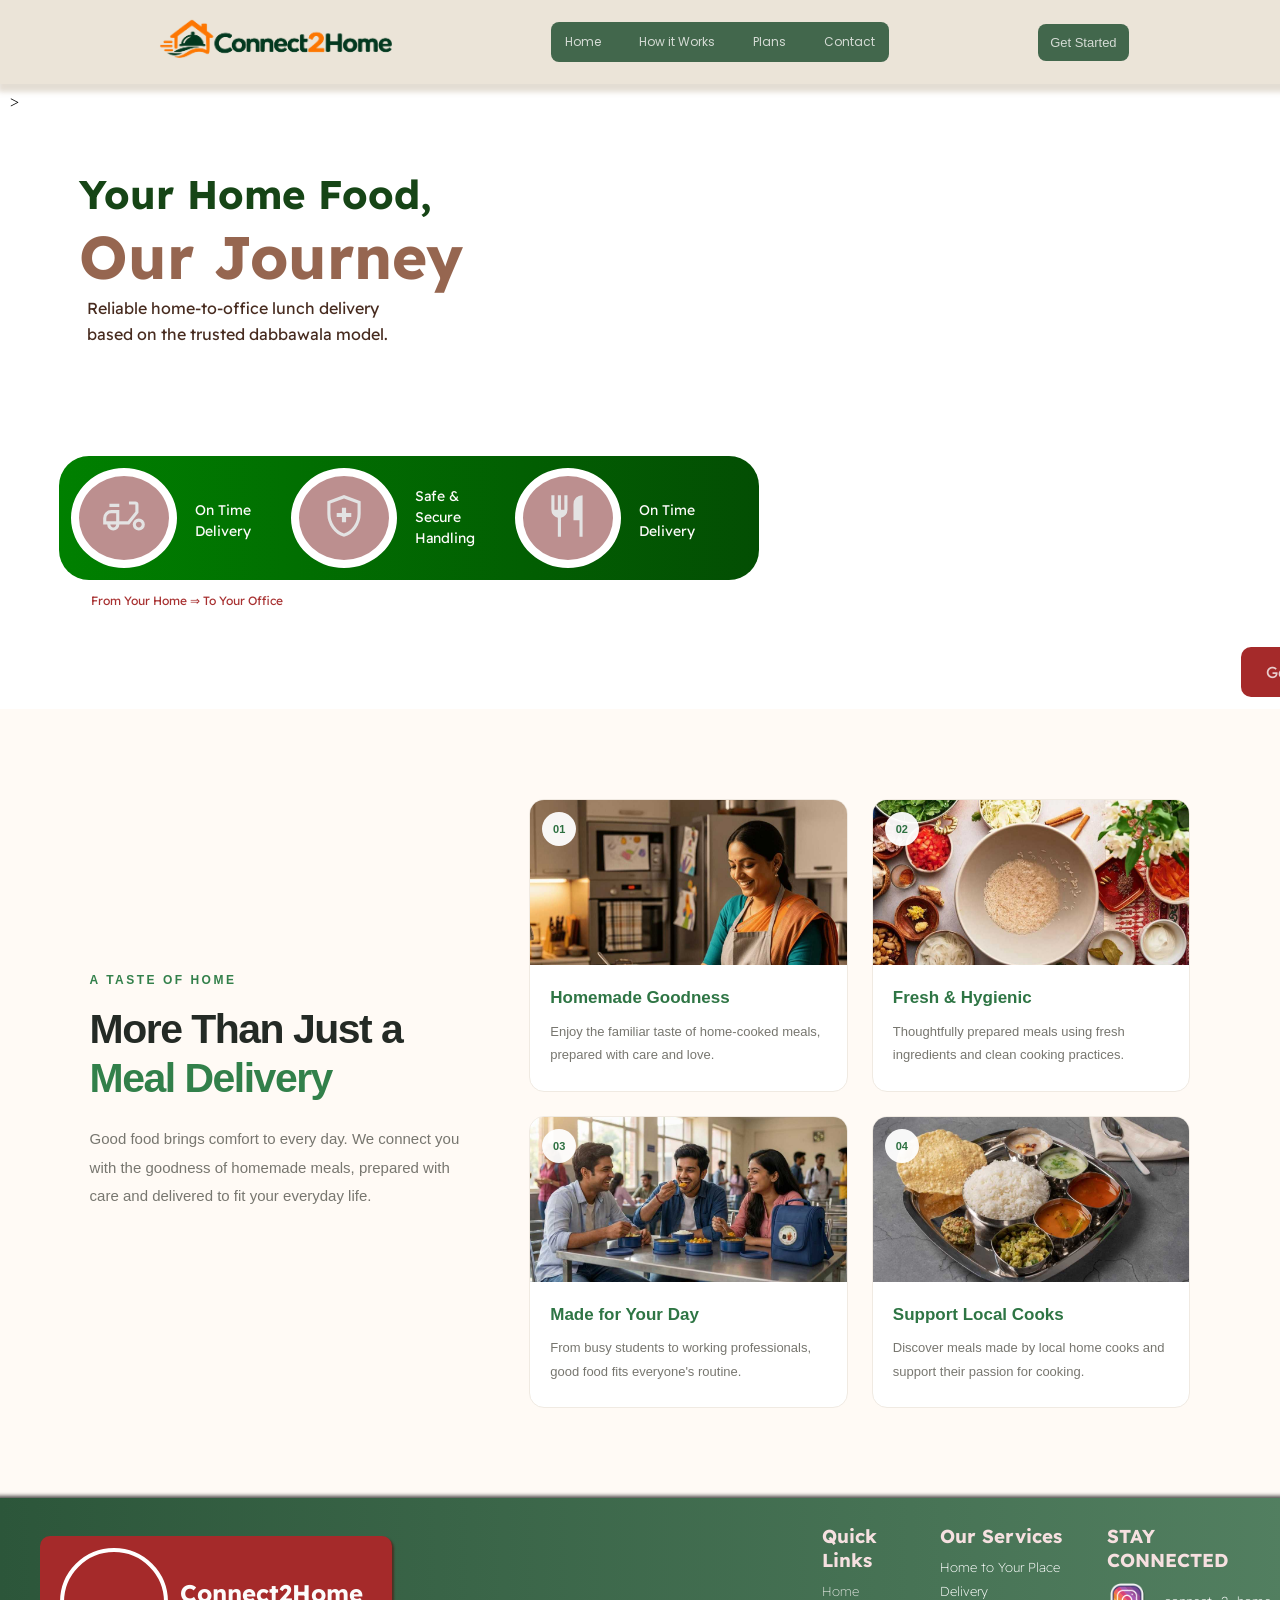
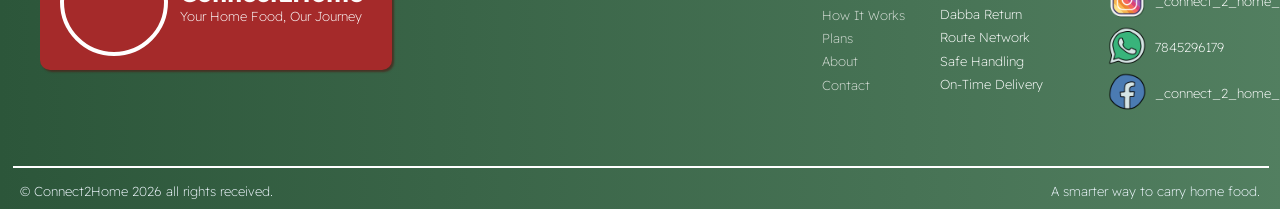
==== index.html @ ea1a02c0 "Home Page Updated" ====
<!DOCTYPE html>
<html lang="en">
<head>
    <meta charset="UTF-8">
    <meta name="viewport" content="width=device-width, initial-scale=1.0">
    <title>Illam2office</title>

<!-- CSS -->
    <link rel="stylesheet" href="style/styles(index).css">

<!-- GOOGLE FONTS -->
    <link rel="preconnect" href="https://fonts.googleapis.com">
    <link rel="preconnect" href="https://fonts.gstatic.com" crossorigin>
    <link href="https://fonts.googleapis.com/css2?family=Chelsea+Market&family=Poppins:ital,wght@0,100;0,200;0,300;0,400;0,500;0,600;0,700;0,800;0,900;1,100;1,200;1,300;1,400;1,500;1,600;1,700;1,800;1,900&family=Readex+Pro:wght@160..700&display=swap" rel="stylesheet">
</head>
<body>
<!-- NAVIGATION BAR -->
    <nav class="home-nav">
        <!-- logo container -->
        <div class = "logo-img">
            <a href = "index.html" alt="Illam2Office"><img src="asstes/logo.png" width="250px"  height="80px"></a>
        </div> 
        
        <!-- links container -->
        <div class = "page-link">
            <ol>
                <li><a href="index.html">Home</a></li>
                <li><a href="HIW.html">How it Works</a></li>
                <li><a href="Plans.html">Plans</a></li>
                
                <li><a href="Contact.html">Contact</a></li>
            </ol>
        </div>
        
        <!-- button-container -->
        <div class = "get-started">
            <a href ="plans.html">Get Started</a>
        </div>

    </nav>
<!--Home section-->
    <section class="home-container-1">
        <!--Video-->>
        <video autoplay muted loop playsinline class="section-bg-video">
        <source src="asstes/video/home-video.mp4" type="video/mp4">
        </video>
        
        <div class="Home-title">
            <div class="title">
            <h2>Your Home Food,</h2>
            <h1>Our Journey</h1>
                <p>Reliable home-to-office lunch delivery</p>
                <p>based on the trusted dabbawala model.</p>
            </div>
            <br><br><br><br>
            <!-- Home-icon-section -->
            <div class="home-icons">
                <div class="on-time">
                    <img src="  asstes\icons\delivery.svg" alt="clock" width="50px" height="50px">
                </div>
                <p>On Time<br>Delivery</p>
                <div class = "security">
                    <img src="  asstes\icons\shield.svg" alt="security" width="50px" height="50px">
                </div>
                <p style = "padding-top: 18px">Safe &<br>Secure<br>Handling</p>
                <div class ="spoons">
                    <img src="  asstes\icons\food.svg" alt="Spoons" width="50px" height="50px">
                </div>
                <p>On Time<br>Delivery</p>
            </div>
            <div class="h-para">
             <p>From Your Home &rArr; To Your Office</p>
            </div>
            <br><br>  
            <div class = "h-get-started">
                <a href="Plans.html"class="cont1h-get">Get Started</a>
                <br><br>
               
            </div>
        </div>
        
    </section>
   
    <section class="meal-benefits" id="about">
        <div class="benefits-container">
        <!-- Section Introduction -->
            <div class="benefits-intro">
                <span class="section-tag">A TASTE OF HOME</span>
                    <h2>More Than Just a<span>Meal Delivery</span></h2>
                    <p>Good food brings comfort to every day. We connect you with the goodness of homemade meals, prepared with care and delivered to fit your everyday life.</p>
            </div>

        <!-- Feature Cards -->
            <div class="benefits-grid">
                <article class="benefit-card">
                    <div class="benefit-image">
                        <img src="asstes/image/h-img-1.jpg" alt="Fresh homemade Indian meal" loading="lazy">
                        <span class="benefit-number">01</span>
                    </div>

                    <div class="benefit-content">
                        <h3>Homemade Goodness</h3>
                            <p>Enjoy the familiar taste of home-cooked meals, prepared with care and love.</p>
                    </div>
                </article>

                <article class="benefit-card">
                    <div class="benefit-image">
                        <img src="asstes/image/h-img-3.jpg" alt="Fresh ingredients for home cooking" loading="lazy">
                            <span class="benefit-number">02</span>
                    </div>

                    <div class="benefit-content">
                        <h3>Fresh &amp; Hygienic</h3>
                        <p>Thoughtfully prepared meals using fresh ingredients and clean cooking practices.</p>
                    </div>
                </article>

                <article class="benefit-card">
                    <div class="benefit-image">
                        <img src="asstes/image/h-img-2.jpg" alt="Student enjoying a homemade meal" loading="lazy">
                        <span class="benefit-number">03</span>
                    </div>

                    <div class="benefit-content">
                        <h3>Made for Your Day</h3>
                            <p>From busy students to working professionals, good food fits everyone's routine.</p>
                    </div>
                </article>

                <article class="benefit-card">
                    <div class="benefit-image">
                        <img src="asstes/image/h-img-4.jpg" alt="Home cook preparing a meal" loading="lazy">
                        <span class="benefit-number">04</span>
                    </div>

                    <div class="benefit-content">
                        <h3>Support Local Cooks</h3>
                        <p>Discover meals made by local home cooks and support their passion for cooking.</p>
                    </div>
                </article>

            </div>
        </div>
    </section>
    
    <footer class ="home-footer">
        <br>
        <div class="f-container">
            <!-- logo-section -->
            <div class="logo">
                <video src="asstes/video/logo_animation.mp4" width = 100px height ="100px" muted loop autoplay></video>
                    <div class="logo-text"> 
                        <h2>Connect2Home</h2>
                        <p>Your Home Food, Our Journey</p>
                    </div>
            </div>
            <!-- QUICK-LINKS-SECTION -->
        <div class="f-elements">
                    <div class="cont-elements">
                        <h3>Quick Links</h3>
                        <ol>
                            <li><a href="index.html">Home</a></li>
                            <li><a href="HIW.html">How It Works</a></li>
                            <li><a href="Plans.html">Plans</a></li>
                            <li><a href="About.html">About</a></li>
                            <li><a href="Contact.html">Contact</a></li>
                        </ol>
                    </div>
                    
                    <!-- our-services-section -->
                    <div class="cont-elements">
                        <h3>Our Services</h3>
                        <ol>
                            <li>Home to Your Place Delivery</li>
                            <li>Dabba Return</li>
                            <li>Route Network</li>
                            <li>Safe Handling</li>
                            <li>On-Time Delivery</li>
                        </ol>
                    </div>
                    <!-- stay-connected -->
                    <div class="cont-elements">
                        <h3>STAY CONNECTED</h3>
                        
                        <div class="app-icon">
                            <img src="asstes/instagram.png" alt="instagram" width="40px" height="40px">
                            <p>_connect_2_home_</p>
                        </div>
                        
                        <div class="app-icon">
                            <img src="asstes/whatsapp.png" alt="Whatsapp" width="40px" height="40px">
                            <p>7845296179</p>
                        </div>
                        
                        <div class="app-icon">
                            <img src="asstes/facebook.png" alt="Facebook" width="40px" height="40px">
                            <p>_connect_2_home_</p>
                        </div>
                    </div>
                </div>
        </div>
        <br><br><br>
        <hr>
       <div class="copy">
        <p>&copy; Connect2Home 2026 all rights received.</p>
        <p>A smarter way to carry home food.</p>
        </div>
    </footer>
    
</body>
</html>
---- style/styles(index).css ----
html{
    scroll-behavior:smooth;
}
* {
    margin: 0;
    padding: 0;
    border: 0;
}
a{
    text-decoration: none;
    color: #faf9f7cb;
}
a:hover{
    color: #e2ded6ac;
}
hr{
    justify-content: center;
    align-items: center;
    padding: 1px;
    width: 98%;
    margin-left: 13px;
    margin-bottom: 15px;
    background-color: white;
}
.home-nav{
    padding: 5px 5px;
    background-color: #ebe4d8;
    display: flex;
    position: relative;
    gap: 30px;
    justify-content: space-evenly;
    align-items: center;
    padding: 0px 32px;
    box-shadow: 4px 2px 5px 6px #ded6cad2;
}
.logo-img{
    border-radius: 30px;
}
.index-nav-links{
    display: flex;
    gap: 30px;
}
.page-link ol{
    padding: 15px 10px;
    border-radius: 8px;
    font-family: poppins;
    font-size: 13px;
    background-color: 	#2c563ae0;
    display: flex;
    gap: 30px;
    list-style: none;
    text-decoration: none;
    transition: all 0.3s ease;
}
.page-link a{
    padding: 6px 4px;
    border-radius: 15px;
}
.page-link ol{
    padding: 10px 10px;
}
.page-link:hover ol{
    padding: 15px 25px;
    border-radius: 15px;
    background-image: linear-gradient(to right, #2c563ae0, #3a6d4ac7);
    border: 4px solid rgb(196, 188, 188);
}
.page-link a:link{
    font-size: 12px;
    transition: all 0.2s ease-in;
}
.page-link a:link:hover{
    background-color: #2c563ae0;
    border-radius: 6px;
    font-size: 13px;
}
.get-started{
    font-family: sans-serif;
    font-size: small;
    font-weight: 200;
    padding: 11px 12px;
    align-items: center;
    background-color: #2c563ae0;
    border-radius: 8px;
    transition: all 0.3s ease;
}
.get-started:hover{
    transform: scale(1.06)
}
.Home-title{
    position: relative;
    z-index: 1;
    border: 10px;
    margin-top: 25px;
    margin-left: 20px;
    padding-left: 20px;
    padding-top: 20px;
    padding-bottom: 20px;
    width: 700px;
    border-radius: 10px;
    align-items: center;
    justify-content: center;
}
.Home-title{
    font-family: Readex Pro;
    color: rgba(16, 65, 16, 0.975);
    height: 520px;
    padding-right: 10px;
    transition: all 0.3s ease;
}
.Home-title h1{
    color: rgba(137, 82, 58, 0.886);
    font-size: 60px;
}
.Home-title h2{
    font-size: 40px;
}
.Home-title p{
    padding-top: 2px;
    padding-left: 8px;
    color: rgba(49, 18, 5, 0.893);
    line-height: 1.5;

}
.home-icons{
    display: flex;
    border-radius: 30px;
    padding: 12px;
    transition: all 0.3s ease;
    background-image: linear-gradient(to right, green, rgb(3, 78, 3));
}
.on-time{
    background-color: rosybrown;
    padding: 15px 20px;
    border: 8px solid;
    border-radius: 100%;
    border-color: #fff;
}
.security{
    margin-left: 30px;
    background-color: rosybrown;
    padding: 15px 20px;
    border: 8px solid;
    border-radius: 100%;
    border-color: #fff;
}
.spoons{
    margin-left: 30px;
    background-color: rosybrown;
    padding: 15px 20px;
    border: 8px solid;
    border-radius: 100%;
    border-color: #fff;
}
.home-icons p{
    padding-top: 32px;
    font-size: 14px;
    color: rgb(253, 251, 250);
    margin-left: 10px;
    margin-right: 10px;
}
.title{
    background-color: rgba(255, 255, 255, 0.737);
    padding: 30px 20px;
    border-radius: 30px;
}
.num{
    color: green;
}
.h-get-started a{
    background-color: rgb(165, 42, 42);
    padding:  15px 25px;
    border-radius: 10px;
    transition: all 0.3s ease;
}
.h-get-started{
    position: relative;
    text-align:center;
    left: 900px;
}
.h-get-started a:hover{
    color: white;
    background-color: rgb(102, 4, 4);
}
.h-para p{
    margin-left: 20px;
    padding: 12px;
    font-size: 12px;
    color: rgba(165, 42, 42, 0.973);
}
.home-footer{
    background-image: linear-gradient(to right, #2c563a, #3a6d4ae0);
    height: 100%;
    box-shadow: 0px 2px 4px 4px rgb(68, 66, 66);
}
.home-footer p{
    font-weight: 200;
    font-family: Readex pro;
    font-size: 13px;
}
.f-container{
    display:flex;
}
.f-elements{
    display: flex;
    margin-left: 400px;
    padding-top: 8px;
}
.home-container-1{
    display: flex;
    padding: 10px;
    padding-bottom: 30px;
    position: relative;
    overflow: hidden;
}
.section-bg-video {
    position: absolute;
    top: 0;
    left: 0;
    width: 100%;
    height: 100%;
    object-fit: cover;  
    z-index: 0;         
    pointer-events: none;
}
.cont-elements{
    font-family: readex pro;
    color: white;
    text-decoration: none;
    margin-left: 30px;
    font-weight: 200;
}
.cont-elements h3{
    color: rgb(246, 224, 224);
    margin-bottom: 8px;
}
.cont-elements li{
    list-style: none;
    font-size: 13px;
    font-weight: 200;
    line-height: 1.8;
}
.cont-elements a:hover{
    color: blue;
    font-weight: 500;
    transform: scaleX(1.08);
    transition: all 0.2s ease;

}
.logo{
    display: flex;
    margin-top: 20px;
    background-color: brown;
    margin-left: 40px;
    border-radius: 10px;
    padding: 12px 20px;
    width : 350px;
    height: 110px;
    border: 0px solid transparent;
    box-shadow: 2px 2px 2px rgba(76, 29, 21, 0.667);
    transition: all 0.5s ease;
}
.logo-text{
    margin-top: 30px;
    margin-left: 12px;
    font-family: readex pro;
    color: rgb(252, 251, 251);
}
.logo-text p{
    font-weight: 200;
}
.logo video{
    border: 4px white solid;
    border-radius: 100%;

}
.logo:hover{
    transform: scale(1.05);
    box-shadow: 4px 4px 4px rgba(76, 29, 21, 0.667);
}
.app-icon{
    margin-top: 6px;
    display: flex;
}
.app-icon p{
    margin-left: 8px;
    margin-top: 13px;
}
.copy{
    margin: 0px 20px;
    color: aliceblue;
    padding-bottom: 10px;
    display: flex;
    justify-content: space-between;
}

/* ===== MEAL BENEFITS SECTION ===== */

.meal-benefits {
  padding: 90px 7%;
  background: #fffaf5;
  font-family: Arial, Helvetica, sans-serif;
}

.benefits-container {
  max-width: 1250px;
  margin: 0 auto;
  display: grid;
  grid-template-columns: 0.85fr 1.5fr;
  align-items: center;
  gap: 65px;
}

/* Introduction */

.benefits-intro {
  max-width: 400px;
}

.section-tag {
  display: inline-block;
  margin-bottom: 18px;
  color: #33804b;
  font-size: 12px;
  font-weight: 700;
  letter-spacing: 2.5px;
}

.benefits-intro h2 {
  margin: 0 0 22px;
  color: #242a25;
  font-size: clamp(32px, 3.2vw, 46px);
  line-height: 1.2;
  letter-spacing: -1.5px;
}

.benefits-intro h2 span {
  display: block;
  color: #32804a;
}

.benefits-intro > p {
  margin: 0 0 26px;
  color: #77766f;
  font-size: 15px;
  line-height: 1.9;
}

.benefits-link {
  display: inline-flex;
  align-items: center;
  gap: 12px;
  color: #32804a;
  font-size: 14px;
  font-weight: 700;
  text-decoration: none;
  border-bottom: 1px solid #32804a;
  padding-bottom: 7px;
  transition: gap 0.25s ease;
}

.benefits-link:hover {
  gap: 19px;
}

/* Feature Grid */

.benefits-grid {
  display: grid;
  grid-template-columns: repeat(2, minmax(0, 1fr));
  gap: 24px;
}

.benefit-card {
  overflow: hidden;
  background: #ffffff;
  border: 1px solid #f0eae2;
  border-radius: 15px;
  transition: transform 0.3s ease, box-shadow 0.3s ease;
}

.benefit-card:hover {
  transform: translateY(-5px);
  box-shadow: 0 15px 35px rgba(48, 68, 44, 0.09);
}

/* Images */

.benefit-image {
  position: relative;
  height: 165px;
  overflow: hidden;
  background: #e9eee4;
}

.benefit-image img {
  display: block;
  width: 100%;
  height: 100%;
  object-fit: cover;
  transition: transform 0.5s ease;
}

.benefit-card:hover .benefit-image img {
  transform: scale(1.02);
}

.benefit-number {
  position: absolute;
  top: 12px;
  left: 12px;
  display: grid;
  place-items: center;
  width: 34px;
  height: 34px;
  color: #2d7041;
  background: rgba(255, 255, 255, 0.94);
  border-radius: 50%;
  font-size: 11px;
  font-weight: 700;
}

/* Card Content */

.benefit-content {
  padding: 21px 20px 24px;
}

.benefit-content h3 {
  margin: 0 0 10px;
  color: #2e7544;
  font-size: 17px;
  line-height: 1.4;
}

.benefit-content p {
  margin: 0;
  color: #77766f;
  font-size: 13px;
  line-height: 1.8;
}
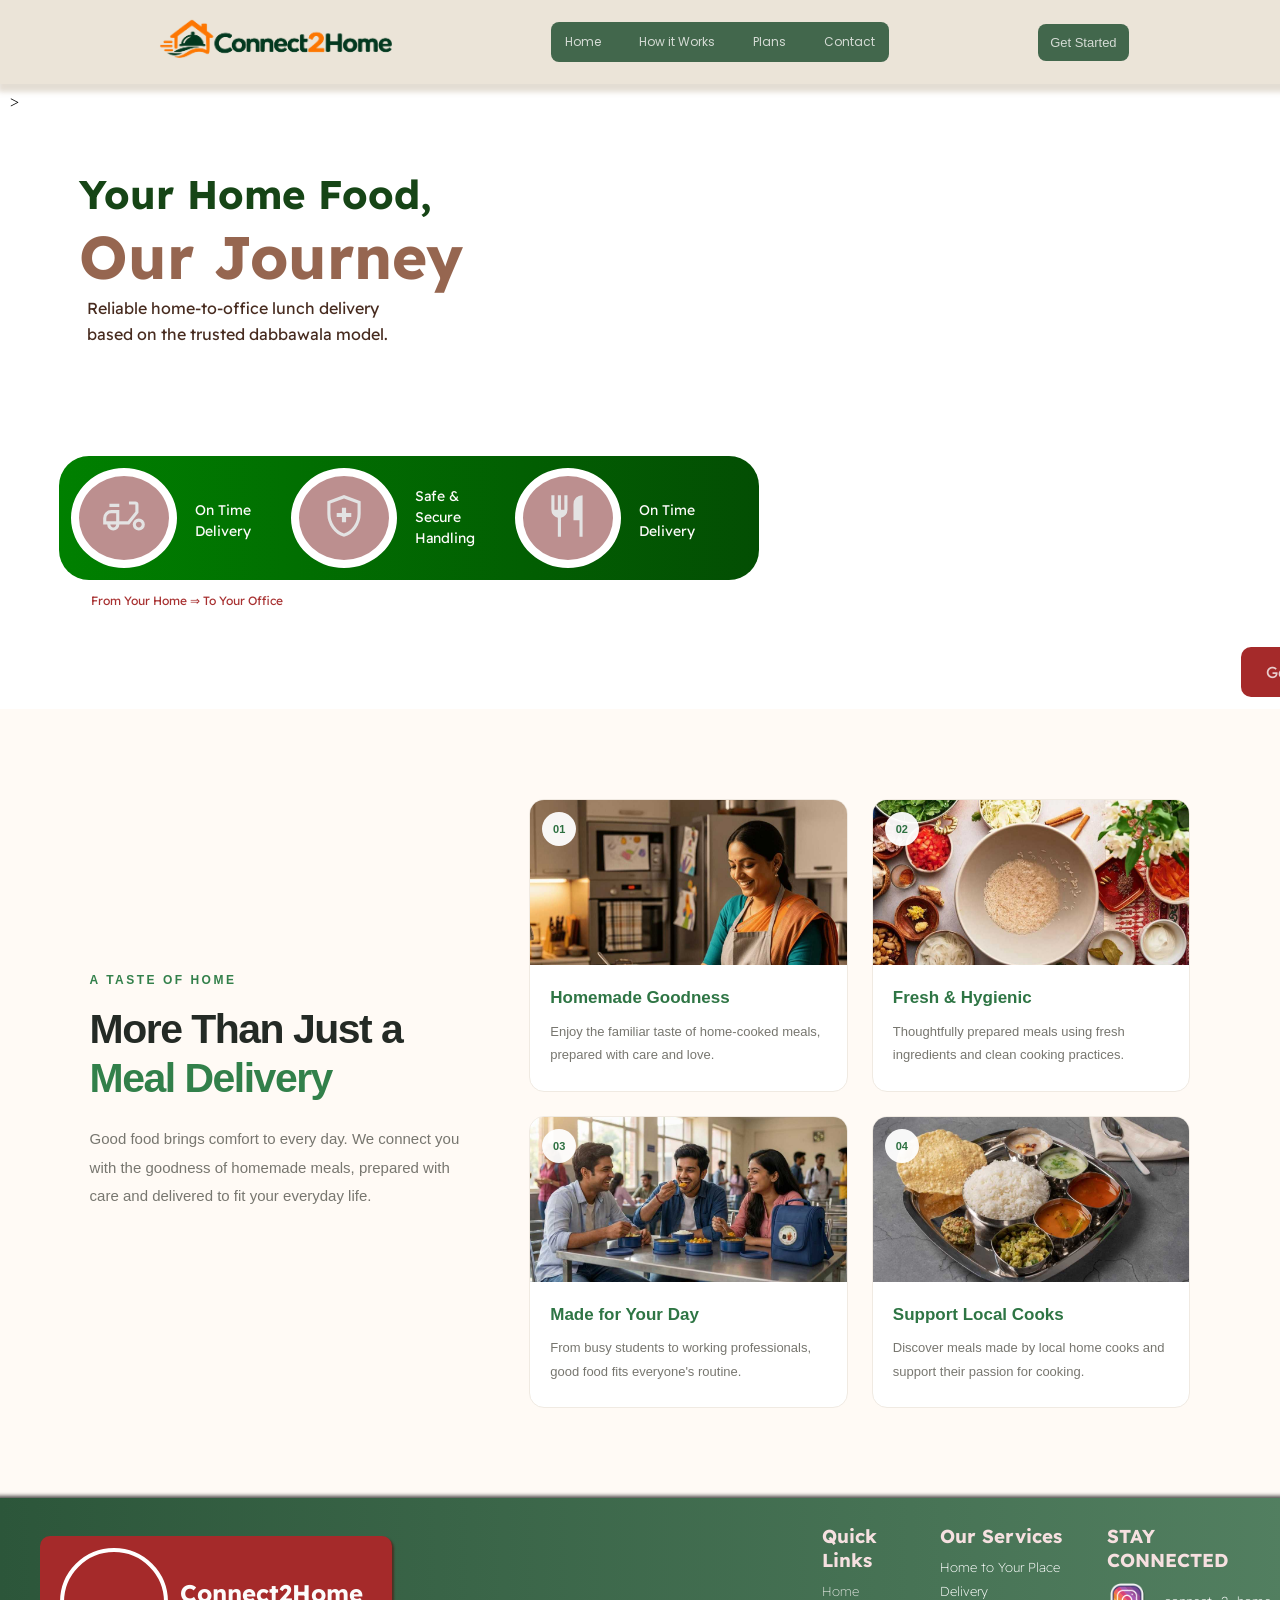
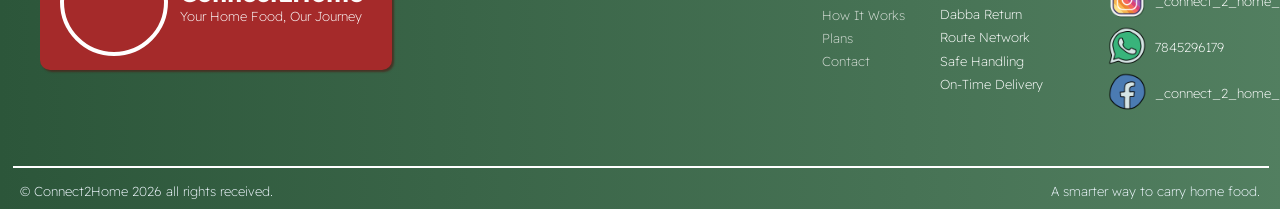
==== commit 7cbe2a3a: "Updated all Pages" ====
--- a/index.html
+++ b/index.html
@@ -3,7 +3,7 @@
 <head>
     <meta charset="UTF-8">
     <meta name="viewport" content="width=device-width, initial-scale=1.0">
-    <title>Illam2office</title>
+    <title>Connect2Home</title>
 
 <!-- CSS -->
     <link rel="stylesheet" href="style/styles(index).css">
@@ -163,7 +163,6 @@
                             <li><a href="index.html">Home</a></li>
                             <li><a href="HIW.html">How It Works</a></li>
                             <li><a href="Plans.html">Plans</a></li>
-                            <li><a href="About.html">About</a></li>
                             <li><a href="Contact.html">Contact</a></li>
                         </ol>
                     </div>
--- a/style/styles(index).css
+++ b/style/styles(index).css
@@ -294,7 +294,7 @@
     justify-content: space-between;
 }
 
-/* ===== MEAL BENEFITS SECTION ===== */
+/*MEAL BENEFITS SECTION*/
 
 .meal-benefits {
   padding: 90px 7%;
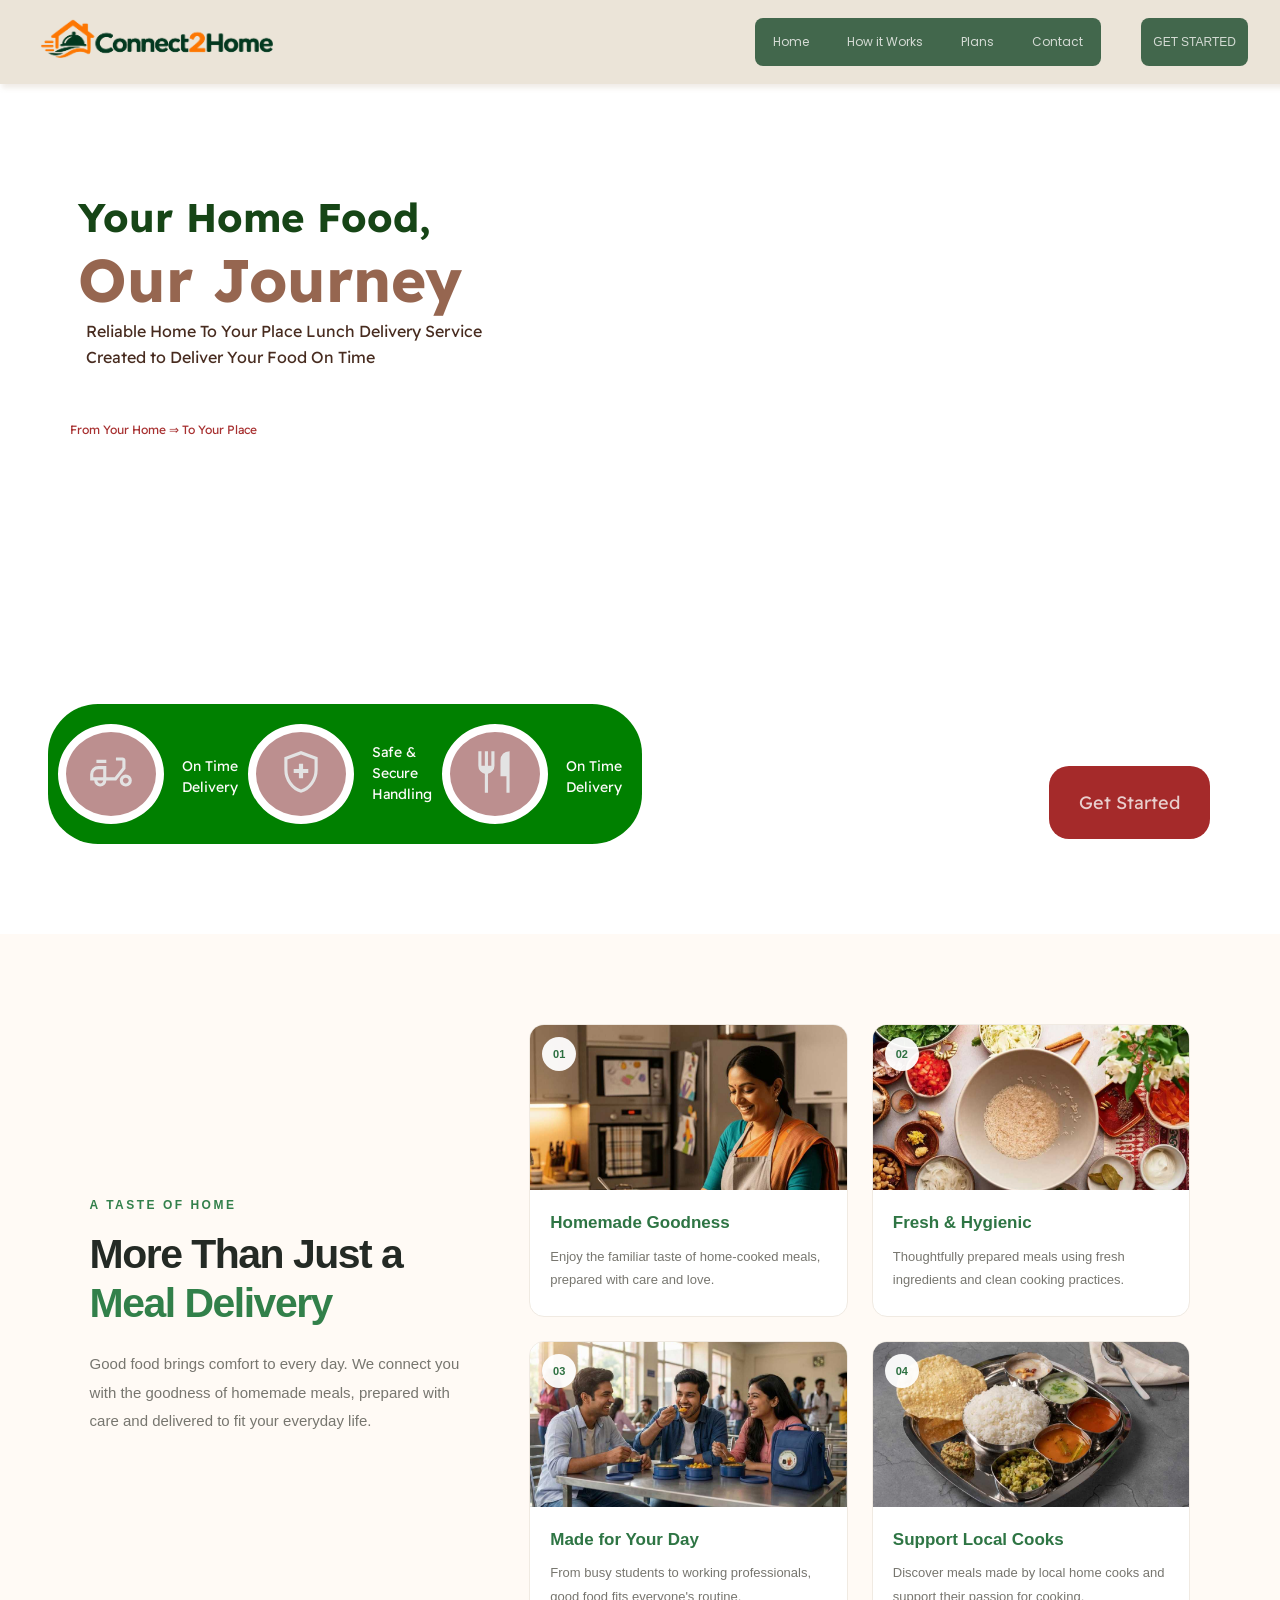
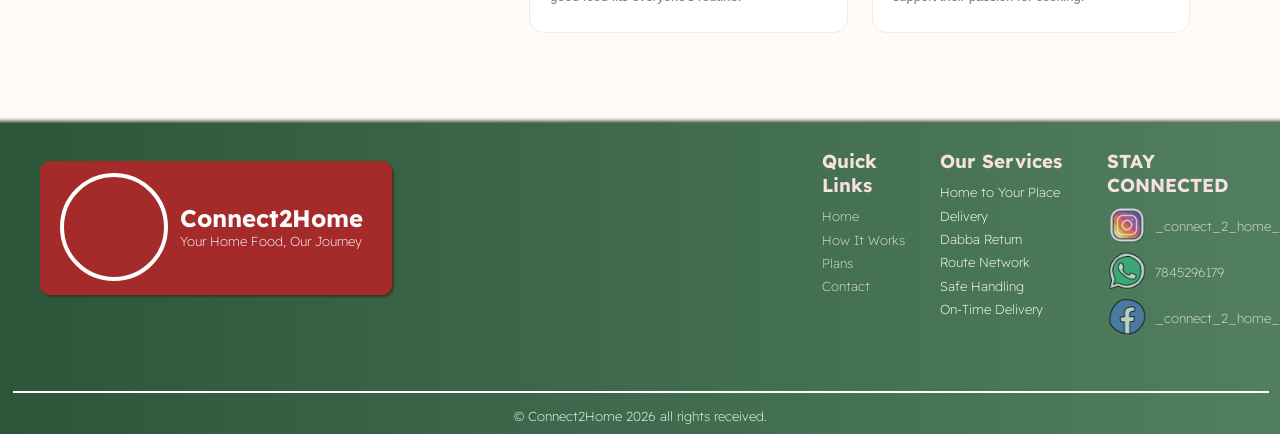
==== commit 3159a127: "Ui changes based on feedbacks given" ====
--- a/index.html
+++ b/index.html
@@ -5,82 +5,85 @@
     <meta name="viewport" content="width=device-width, initial-scale=1.0">
     <title>Connect2Home</title>
 
-<!-- CSS -->
-    <link rel="stylesheet" href="style/styles(index).css">
-
-<!-- GOOGLE FONTS -->
+    <!-- External css file linking -->
+    <link rel="stylesheet" href="asstes/css/index.css">
+
+    <!-- Google font readex pro links -->
     <link rel="preconnect" href="https://fonts.googleapis.com">
     <link rel="preconnect" href="https://fonts.gstatic.com" crossorigin>
     <link href="https://fonts.googleapis.com/css2?family=Chelsea+Market&family=Poppins:ital,wght@0,100;0,200;0,300;0,400;0,500;0,600;0,700;0,800;0,900;1,100;1,200;1,300;1,400;1,500;1,600;1,700;1,800;1,900&family=Readex+Pro:wght@160..700&display=swap" rel="stylesheet">
 </head>
 <body>
-<!-- NAVIGATION BAR -->
-    <nav class="home-nav">
-        <!-- logo container -->
-        <div class = "logo-img">
-            <a href = "index.html" alt="Illam2Office"><img src="asstes/logo.png" width="250px"  height="80px"></a>
+    <!-- NAVIGATION BAR -->
+    <nav class="home-nav">        
+        <!-- logo container, on click redirection to index.html(Home page)-->
+        <div>
+            <a href = "index.html" alt="Illam2Office">
+                <img src="asstes/image/nav-logo.png" width="250px"  height="80px">
+            </a>
         </div> 
         
         <!-- links container -->
-        <div class = "page-link">
-            <ol>
-                <li><a href="index.html">Home</a></li>
-                <li><a href="HIW.html">How it Works</a></li>
-                <li><a href="Plans.html">Plans</a></li>
-                
-                <li><a href="Contact.html">Contact</a></li>
-            </ol>
-        </div>
-        
-        <!-- button-container -->
-        <div class = "get-started">
-            <a href ="plans.html">Get Started</a>
-        </div>
-
+        <div class="page-link-holder">
+            <!-- navigation-page-link -->
+            <div class = "page-link">
+                <ol>
+                    <li><a href="index.html">Home</a></li>
+                    <li><a href="hiw.html">How it Works</a></li>
+                    <li><a href="plans.html">Plans</a></li>    
+                    <li><a href="contact.html">Contact</a></li>
+                </ol>
+            </div>
+            
+            <!-- getstarted-button -->
+            <div class = "get-started">
+                <a href ="plans.html">GET STARTED</a>
+            </div>
+        </div>
     </nav>
-<!--Home section-->
-    <section class="home-container-1">
-        <!--Video-->>
+
+    <!--Home section-->
+    <section class="home-container-1">        
+        <!--home-video.mp4-->
         <video autoplay muted loop playsinline class="section-bg-video">
         <source src="asstes/video/home-video.mp4" type="video/mp4">
         </video>
-        
+        <!-- title-card -->
         <div class="Home-title">
             <div class="title">
-            <h2>Your Home Food,</h2>
-            <h1>Our Journey</h1>
-                <p>Reliable home-to-office lunch delivery</p>
-                <p>based on the trusted dabbawala model.</p>
-            </div>
-            <br><br><br><br>
+                <h2>Your Home Food,</h2>
+                <h1>Our Journey</h1>
+                <p>Reliable Home To Your Place Lunch Delivery Service</p>
+                <p>Created to Deliver Your Food On Time</p>
+            </div>
             <!-- Home-icon-section -->
-            <div class="home-icons">
-                <div class="on-time">
-                    <img src="  asstes\icons\delivery.svg" alt="clock" width="50px" height="50px">
+             <div class="home-icons">
+                <div class="homeicons">
+                    <img src="asstes\icons\home-delivery.svg" alt="clock" width="50px" height="50px">
                 </div>
                 <p>On Time<br>Delivery</p>
-                <div class = "security">
-                    <img src="  asstes\icons\shield.svg" alt="security" width="50px" height="50px">
+                <div class = "homeicons">
+                    <img src="asstes\icons\home-shield.svg" alt="security" width="50px" height="50px">
                 </div>
                 <p style = "padding-top: 18px">Safe &<br>Secure<br>Handling</p>
-                <div class ="spoons">
-                    <img src="  asstes\icons\food.svg" alt="Spoons" width="50px" height="50px">
+                <div class ="homeicons">
+                    <img src="asstes\icons\home-food.svg" alt="Spoons" width="50px" height="50px">
                 </div>
                 <p>On Time<br>Delivery</p>
             </div>
+
             <div class="h-para">
-             <p>From Your Home &rArr; To Your Office</p>
+             <p>From Your Home &rArr; To Your Place</p>
             </div>
             <br><br>  
-            <div class = "h-get-started">
+        </div>
+        <div class = "h-get-started">
                 <a href="Plans.html"class="cont1h-get">Get Started</a>
-                <br><br>
-               
-            </div>
+                <br><br>               
         </div>
         
     </section>
-   
+
     <section class="meal-benefits" id="about">
         <div class="benefits-container">
         <!-- Section Introduction -->
@@ -155,15 +158,16 @@
                         <p>Your Home Food, Our Journey</p>
                     </div>
             </div>
-            <!-- QUICK-LINKS-SECTION -->
+            
         <div class="f-elements">
+                    <!-- QUICK-LINKS-SECTION -->
                     <div class="cont-elements">
                         <h3>Quick Links</h3>
                         <ol>
                             <li><a href="index.html">Home</a></li>
-                            <li><a href="HIW.html">How It Works</a></li>
-                            <li><a href="Plans.html">Plans</a></li>
-                            <li><a href="Contact.html">Contact</a></li>
+                            <li><a href="hiw.html">How It Works</a></li>
+                            <li><a href="plans.html">Plans</a></li>
+                            <li><a href="contact.html">Contact</a></li>
                         </ol>
                     </div>
                     
@@ -183,18 +187,18 @@
                         <h3>STAY CONNECTED</h3>
                         
                         <div class="app-icon">
-                            <img src="asstes/instagram.png" alt="instagram" width="40px" height="40px">
-                            <p>_connect_2_home_</p>
+                            <img src="asstes/image/foot-instagram.png" alt="instagram" width="40px" height="40px">
+                            <a href="https://www.instagram.com/_connect_2_home_?xtok=anVmcW5oYzNpZWRv"><p>_connect_2_home_</p></a>
                         </div>
                         
                         <div class="app-icon">
-                            <img src="asstes/whatsapp.png" alt="Whatsapp" width="40px" height="40px">
-                            <p>7845296179</p>
+                            <img src="asstes/image/foot-whatsapp.png" alt="Whatsapp" width="40px" height="40px">
+                            <a href="https://web.whatsapp.com/"><p>7845296179</p></a>
                         </div>
                         
                         <div class="app-icon">
-                            <img src="asstes/facebook.png" alt="Facebook" width="40px" height="40px">
-                            <p>_connect_2_home_</p>
+                            <img src="asstes/image/foot-facebook.png" alt="Facebook" width="40px" height="40px">
+                            <a href="https://www.facebook.com/profile.php?id=61596277282783"><p>_connect_2_home_</p></a>
                         </div>
                     </div>
                 </div>
@@ -203,9 +207,7 @@
         <hr>
        <div class="copy">
         <p>&copy; Connect2Home 2026 all rights received.</p>
-        <p>A smarter way to carry home food.</p>
         </div>
     </footer>
-    
 </body>
 </html>
--- a/asstes/css/index.css
+++ b/asstes/css/index.css
@@ -0,0 +1,462 @@
+/* overall page behaviour */
+html{
+    scroll-behavior:smooth;
+}
+* {
+    margin: 0;
+    padding: 0;
+    border: 0;
+}
+a{
+    text-decoration: none;
+    color: #faf9f7cb;
+}
+hr{
+    justify-content: center;
+    align-items: center;
+    padding: 1px;
+    width: 98%;
+    margin-left: 13px;
+    margin-bottom: 15px;
+    background-color: white;
+}
+/* navingation-bar-for-all-pages */
+.home-nav{
+    display: flex;
+    position: sticky;
+    top: 0;
+    bottom: 0;
+    padding: 5px 5px;
+    background-color: #ebe4d8;
+    z-index: 3;
+    gap: 30px;
+    justify-content: space-between;
+    align-items: center;
+    padding: 0px 32px;
+    box-shadow: 4px 2px 5px 2px #ded6ca75;
+}
+.page-link-holder{
+    display: flex;
+    position: relative;
+    gap: 40px;
+    align-content: center;
+}
+.page-link ol{
+    display: flex;
+    list-style: none;
+    text-decoration: none;
+    gap: 30px;
+    font-family: poppins;
+    font-size: 13px;
+    padding: 13px 8px; 
+    transition: all 0.3s ease;
+}
+.page-link ol{
+    border-radius: 8px;
+    background-color: 	#2c563ae0;  
+    border: 4px solid transparent;
+    padding: 10px 10px;
+}
+.page-link:hover ol{
+    padding: 12px 22px;
+    border-radius: 15px;
+    background-image: linear-gradient(to right, #2c563ae0, #3a6d4ac7);
+    border: 4px solid rgb(196, 188, 188);
+}
+.page-link a{
+    padding: 6px 4px;
+    border-radius: 15px;
+    font-size: 12px;
+    transition: all 0.2s ease-in;
+}
+.page-link a:hover{
+    background-color: #2c563ae0;
+    border-radius: 6px;
+}
+
+/* get-started-buttom */
+.get-started{
+    font-family: sans-serif;
+    font-size: 12px;
+    font-weight: 200;
+    padding: 11px 12px;
+    align-items: center;
+    align-content: center;
+    background-color: #2c563ae0;
+    border-radius: 8px;
+    transition: all 0.3s ease;
+}
+.get-started:hover{
+    transform: scale(1.06)
+}
+.section-bg-video {
+    position: absolute;
+    inset: 0;
+    width: 100%;
+    height: 100%;
+    object-fit: cover;  
+    z-index: 0;         
+    pointer-events: none;
+}
+.Home-title{
+    position: relative;
+    z-index: 1;
+    margin: 50px 20px;
+    padding: 8px;
+    border-radius: 10px;
+    font-family: Readex Pro;
+    color: rgba(16, 65, 16, 0.975);
+    transition: all 0.3s ease;
+}
+.Home-title h1{
+    color: rgba(137, 82, 58, 0.886);
+    font-size: 60px;
+}
+.Home-title h2{
+    font-size: 40px;
+}
+.Home-title p{
+    padding-top: 2px;
+    padding-left: 8px;
+    color: rgba(49, 18, 5, 0.893);
+    line-height: 1.5;
+}
+.title{
+    background-color: rgba(255, 255, 255, 0.737);
+    padding: 40px;
+    padding-right: 200px;
+    border-radius: 30px;
+}
+.homeicons{
+    background-color: rosybrown;
+    padding: 15px 20px;
+    border: 8px solid;
+    border-radius: 100%;
+    border-color: #fff;
+}
+.home-icons{
+    position: absolute;
+    bottom: 0;
+    display: flex;
+    background-color: green;
+    border-radius: 50px;
+    padding: 20px 10px;
+    margin: 10px;
+}
+.home-icons p{
+    padding-top: 32px;
+    font-size: 14px;
+    color: rgb(253, 251, 250);
+    margin-left: 10px;
+    margin-right: 10px;
+}
+/* .on-time{
+    background-color: rosybrown;
+    padding: 15px 20px;
+    border: 8px solid;
+    border-radius: 100%;
+    border-color: #fff;
+}
+.security{
+    margin-left: 30px;
+    background-color: rosybrown;
+    padding: 15px 20px;
+    border: 8px solid;
+    border-radius: 100%;
+    border-color: #fff;
+}
+.spoons{
+    margin-left: 30px;
+    background-color: rosybrown;
+    padding: 15px 20px;
+    border: 8px solid;
+    border-radius: 100%;
+    border-color: #fff;
+} */
+
+
+.num{
+    color: green;
+}
+
+/* .home-icons{
+    display: flex;
+    width: 45%;
+    margin-top: 10px;
+    margin-left: 10px;
+    border-radius: 30px;
+    padding: 12px;
+    transition: all 0.3s ease;
+    background-image: linear-gradient(to right, green, rgb(3, 78, 3));
+} */
+.h-get-started a{
+    background-color: rgb(165, 42, 42);    
+    padding:  25px 30px;
+    border-radius: 20px;
+    font-size: 18px;
+    transition: all 0.3s ease;
+}
+.h-get-started{
+    position: absolute;
+    bottom: 0;    
+    right: 0;
+    margin-right: 70px;
+    margin-bottom: 100px;
+    font-family: readex pro;
+    text-align:center;
+}
+.h-get-started a:hover{
+    color: white;
+    background-color: rgb(102, 4, 4);
+}
+.h-para p{
+    margin-left: 20px;
+    padding: 12px;
+    font-size: 12px;
+    color: rgba(165, 42, 42, 0.973);
+}
+.home-footer{
+    background-image: linear-gradient(to right, #2c563a, #3a6d4ae0);
+    height: 100%;
+    box-shadow: 0px 2px 4px 4px rgb(68, 66, 66);
+}
+.home-footer p{
+    font-weight: 200;
+    font-family: Readex pro;
+    font-size: 13px;
+}
+.f-container{
+    display:flex;
+}
+.f-elements{
+    display: flex;
+    margin-left: 400px;
+    padding-top: 8px;
+}
+.home-container-1{
+    display: flex;
+    padding: 10px;
+    height: 90vh;
+    padding-bottom: 30px;
+    position: relative;
+    overflow: hidden;
+    
+}
+
+.cont-elements{
+    font-family: readex pro;
+    color: white;
+    text-decoration: none;
+    margin-left: 30px;
+    font-weight: 200;
+}
+.cont-elements h3{
+    color: rgb(246, 224, 224);
+    margin-bottom: 8px;
+}
+.cont-elements li{
+    list-style: none;
+    font-size: 13px;
+    font-weight: 200;
+    line-height: 1.8;
+}
+.cont-elements a:hover{
+    color: blue;
+    font-weight: 500;
+    transform: scaleX(1.08);
+    transition: all 0.2s ease;
+}
+.logo{
+    display: flex;
+    margin-top: 20px;
+    background-color: brown;
+    margin-left: 40px;
+    border-radius: 10px;
+    padding: 12px 20px;
+    width : 350px;
+    height: 110px;
+    border: 0px solid transparent;
+    box-shadow: 2px 2px 2px rgba(76, 29, 21, 0.667);
+    transition: all 0.5s ease;
+}
+.logo-text{
+    margin-top: 30px;
+    margin-left: 12px;
+    font-family: readex pro;
+    color: rgb(252, 251, 251);
+}
+.logo-text p{
+    font-weight: 200;
+}
+.logo video{
+    border: 4px white solid;
+    border-radius: 100%;
+
+}
+.logo:hover{
+    transform: scale(1.05);
+    box-shadow: 4px 4px 4px rgba(76, 29, 21, 0.667);
+}
+.app-icon{
+    margin-top: 6px;
+    display: flex;
+}
+.app-icon img{
+    opacity: 0.8;
+}
+.app-icon p{
+    margin-left: 8px;
+    margin-top: 13px;
+}
+.copy{
+    margin: 0px 20px;
+    color: aliceblue;
+    padding-bottom: 10px;
+    text-align: center;
+}
+
+/*MEAL BENEFITS SECTION*/
+
+.meal-benefits {
+  padding: 90px 7%;
+  background: #fffaf5;
+  font-family: Arial, Helvetica, sans-serif;
+}
+
+.benefits-container {
+  max-width: 1250px;
+  margin: 0 auto;
+  display: grid;
+  grid-template-columns: 0.85fr 1.5fr;
+  align-items: center;
+  gap: 65px;
+}
+
+/* Introduction */
+
+.benefits-intro {
+  max-width: 400px;
+}
+
+.section-tag {
+  display: inline-block;
+  margin-bottom: 18px;
+  color: #33804b;
+  font-size: 12px;
+  font-weight: 700;
+  letter-spacing: 2.5px;
+}
+
+.benefits-intro h2 {
+  margin: 0 0 22px;
+  color: #242a25;
+  font-size: clamp(32px, 3.2vw, 46px);
+  line-height: 1.2;
+  letter-spacing: -1.5px;
+}
+
+.benefits-intro h2 span {
+  display: block;
+  color: #32804a;
+}
+
+.benefits-intro > p {
+  margin: 0 0 26px;
+  color: #77766f;
+  font-size: 15px;
+  line-height: 1.9;
+}
+
+.benefits-link {
+  display: inline-flex;
+  align-items: center;
+  gap: 12px;
+  color: #32804a;
+  font-size: 14px;
+  font-weight: 700;
+  text-decoration: none;
+  border-bottom: 1px solid #32804a;
+  padding-bottom: 7px;
+  transition: gap 0.25s ease;
+}
+
+.benefits-link:hover {
+  gap: 19px;
+}
+
+/* Feature Grid */
+
+.benefits-grid {
+  display: grid;
+  grid-template-columns: repeat(2, minmax(0, 1fr));
+  gap: 24px;
+}
+
+.benefit-card {
+  overflow: hidden;
+  background: #ffffff;
+  border: 1px solid #f0eae2;
+  border-radius: 15px;
+  transition: transform 0.3s ease, box-shadow 0.3s ease;
+}
+
+.benefit-card:hover {
+  transform: translateY(-5px);
+  box-shadow: 0 15px 35px rgba(48, 68, 44, 0.09);
+}
+
+/* Images */
+
+.benefit-image {
+  position: relative;
+  height: 165px;
+  overflow: hidden;
+  background: #e9eee4;
+}
+
+.benefit-image img {
+  display: block;
+  width: 100%;
+  height: 100%;
+  object-fit: cover;
+  transition: transform 0.5s ease;
+}
+
+.benefit-card:hover .benefit-image img {
+  transform: scale(1.02);
+}
+
+.benefit-number {
+  position: absolute;
+  top: 12px;
+  left: 12px;
+  display: grid;
+  place-items: center;
+  width: 34px;
+  height: 34px;
+  color: #2d7041;
+  background: rgba(255, 255, 255, 0.94);
+  border-radius: 50%;
+  font-size: 11px;
+  font-weight: 700;
+}
+
+/* Card Content */
+
+.benefit-content {
+  padding: 21px 20px 24px;
+}
+
+.benefit-content h3 {
+  margin: 0 0 10px;
+  color: #2e7544;
+  font-size: 17px;
+  line-height: 1.4;
+}
+
+.benefit-content p {
+  margin: 0;
+  color: #77766f;
+  font-size: 13px;
+  line-height: 1.8;
+}
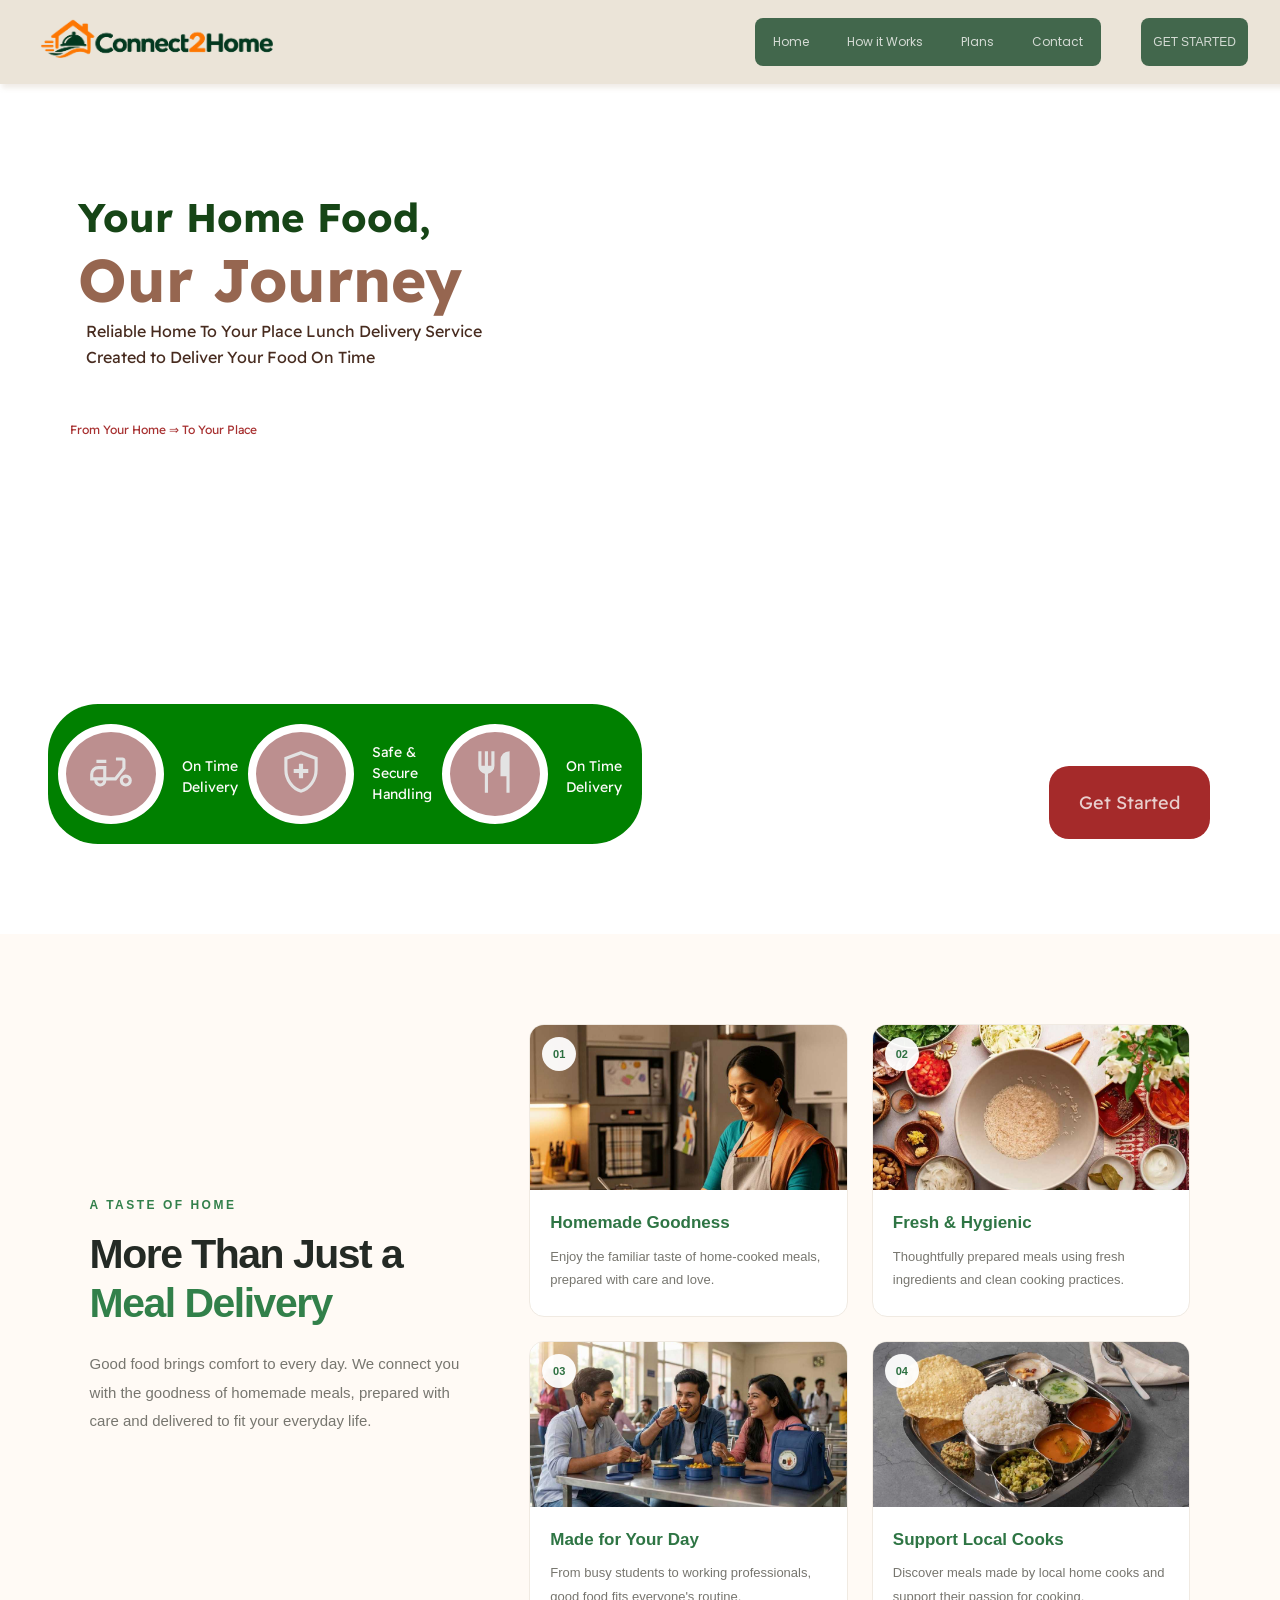
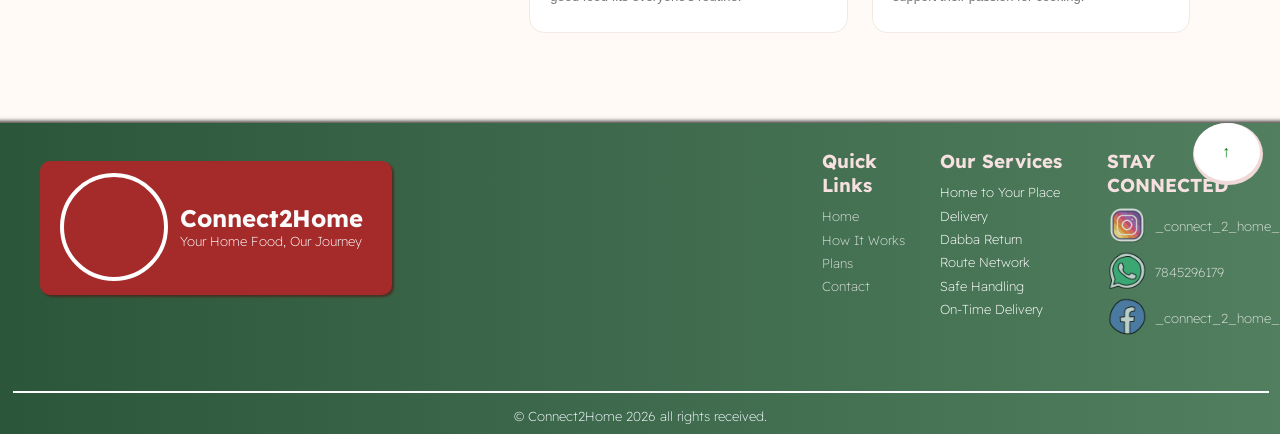
==== commit 765e715f: "new changes" ====
--- a/index.html
+++ b/index.html
@@ -14,6 +14,7 @@
     <link href="https://fonts.googleapis.com/css2?family=Chelsea+Market&family=Poppins:ital,wght@0,100;0,200;0,300;0,400;0,500;0,600;0,700;0,800;0,900;1,100;1,200;1,300;1,400;1,500;1,600;1,700;1,800;1,900&family=Readex+Pro:wght@160..700&display=swap" rel="stylesheet">
 </head>
 <body>
+    
     <!-- NAVIGATION BAR -->
     <nav class="home-nav">        
         <!-- logo container, on click redirection to index.html(Home page)-->
@@ -41,7 +42,7 @@
             </div>
         </div>
     </nav>
-
+<main>
     <!--Home section-->
     <section class="home-container-1">        
         <!--home-video.mp4-->
@@ -78,7 +79,7 @@
             <br><br>  
         </div>
         <div class = "h-get-started">
-                <a href="Plans.html"class="cont1h-get">Get Started</a>
+                <a href="plans.html"class="cont1h-get">Get Started</a>
                 <br><br>               
         </div>
         
@@ -146,7 +147,10 @@
             </div>
         </div>
     </section>
-    
+    <div class="go-up">
+            <a href="#"><p>&uarr;</p></a>
+        </div>
+    </main>
     <footer class ="home-footer">
         <br>
         <div class="f-container">
--- a/asstes/css/index.css
+++ b/asstes/css/index.css
@@ -459,4 +459,23 @@
   color: #77766f;
   font-size: 13px;
   line-height: 1.8;
+}
+.go-up{
+    position: absolute;
+    right: 0;
+    margin-right: 20px;
+    margin-bottom: 20px;
+    padding: 2px 28px;
+    background-color: white;
+    border-radius: 50%;
+    box-shadow: 1px 2px 0px 2px rgb(241, 217, 217);
+    transition: all 0.3s ease;
+}
+.go-up:hover{
+    background-color: rgb(253, 238, 238);
+    transform: scaleY(1.05);
+}
+.go-up a{
+    color: green;
+    padding: 10px;
 }
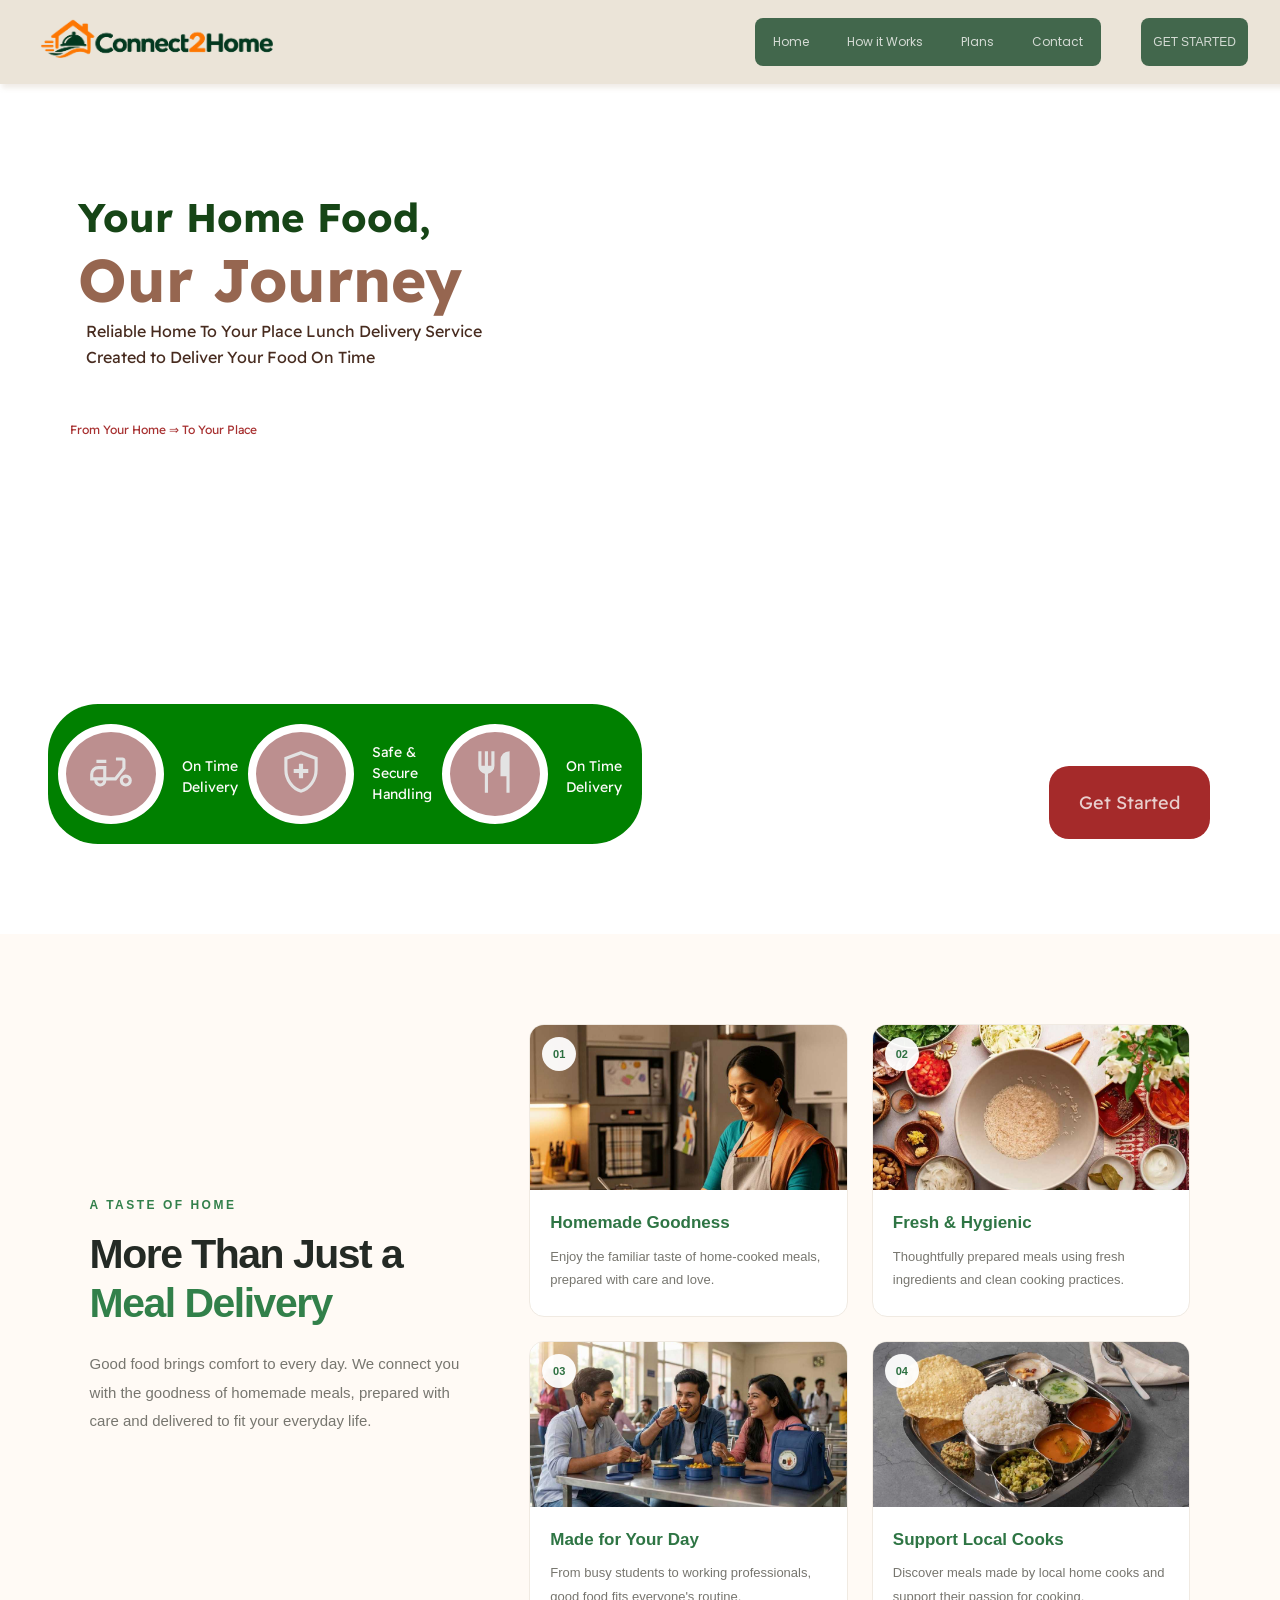
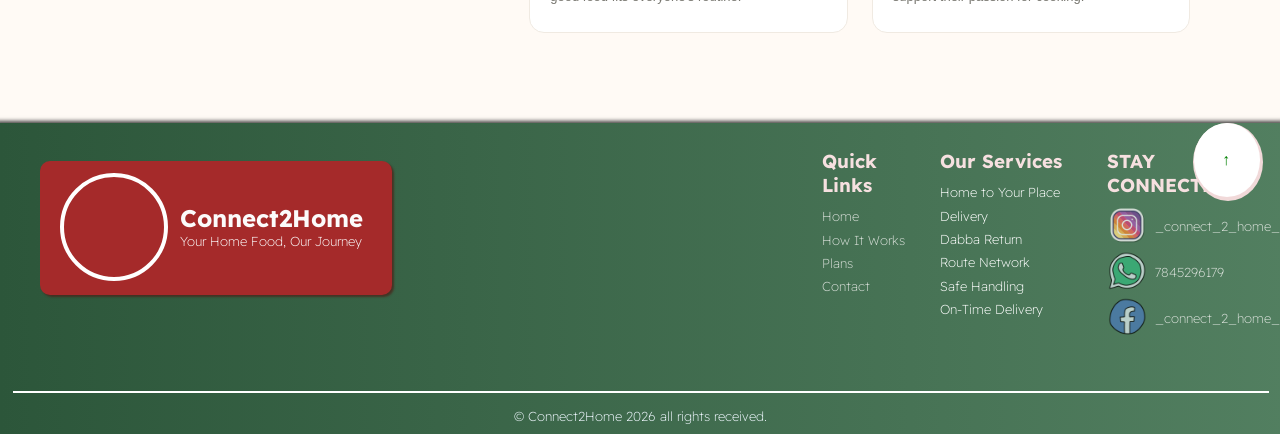
==== commit e6638e1e: "minor code changes" ====
--- a/index.html
+++ b/index.html
@@ -29,7 +29,7 @@
             <!-- navigation-page-link -->
             <div class = "page-link">
                 <ol>
-                    <li><a href="index.html">Home</a></li>
+                    <li><a href="#">Home</a></li>
                     <li><a href="hiw.html">How it Works</a></li>
                     <li><a href="plans.html">Plans</a></li>    
                     <li><a href="contact.html">Contact</a></li>
@@ -168,7 +168,7 @@
                     <div class="cont-elements">
                         <h3>Quick Links</h3>
                         <ol>
-                            <li><a href="index.html">Home</a></li>
+                            <li><a href="#">Home</a></li>
                             <li><a href="hiw.html">How It Works</a></li>
                             <li><a href="plans.html">Plans</a></li>
                             <li><a href="contact.html">Contact</a></li>
--- a/asstes/css/index.css
+++ b/asstes/css/index.css
@@ -465,7 +465,7 @@
     right: 0;
     margin-right: 20px;
     margin-bottom: 20px;
-    padding: 2px 28px;
+    padding: 10px 28px;
     background-color: white;
     border-radius: 50%;
     box-shadow: 1px 2px 0px 2px rgb(241, 217, 217);
